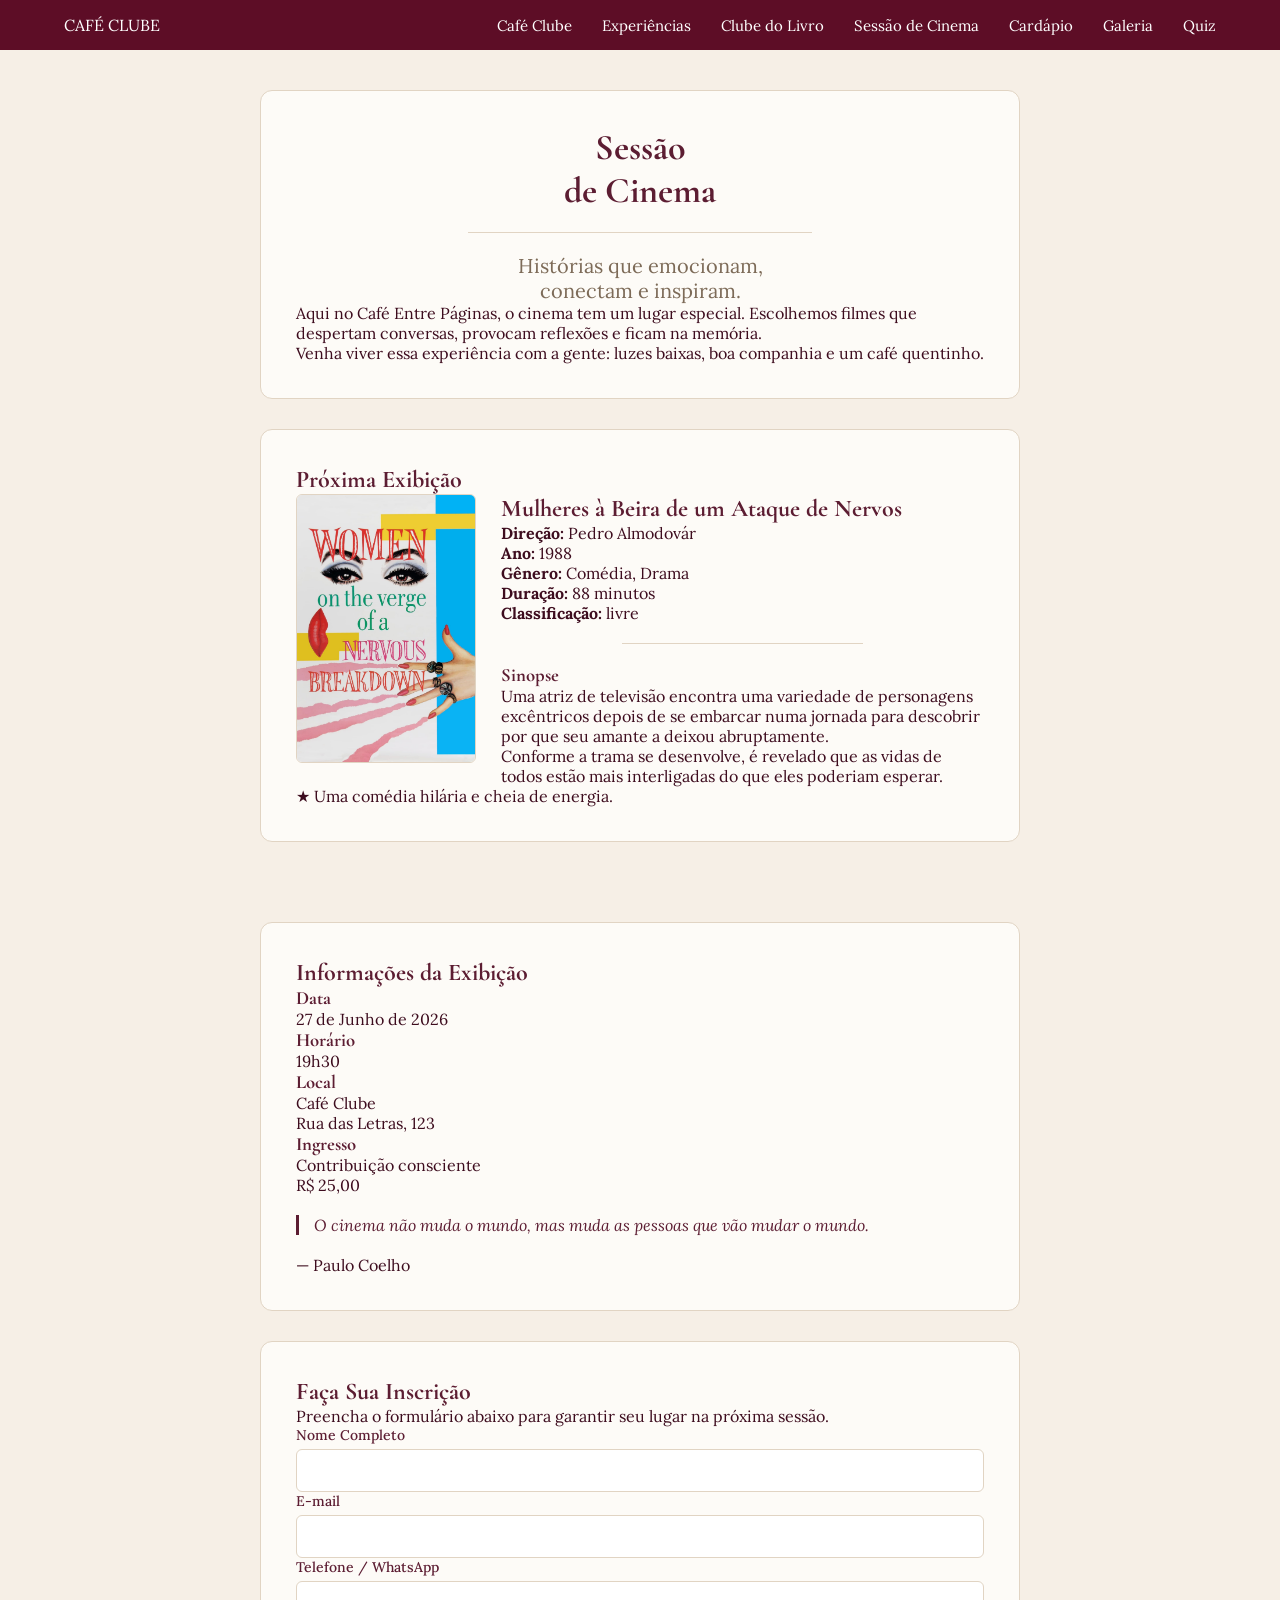
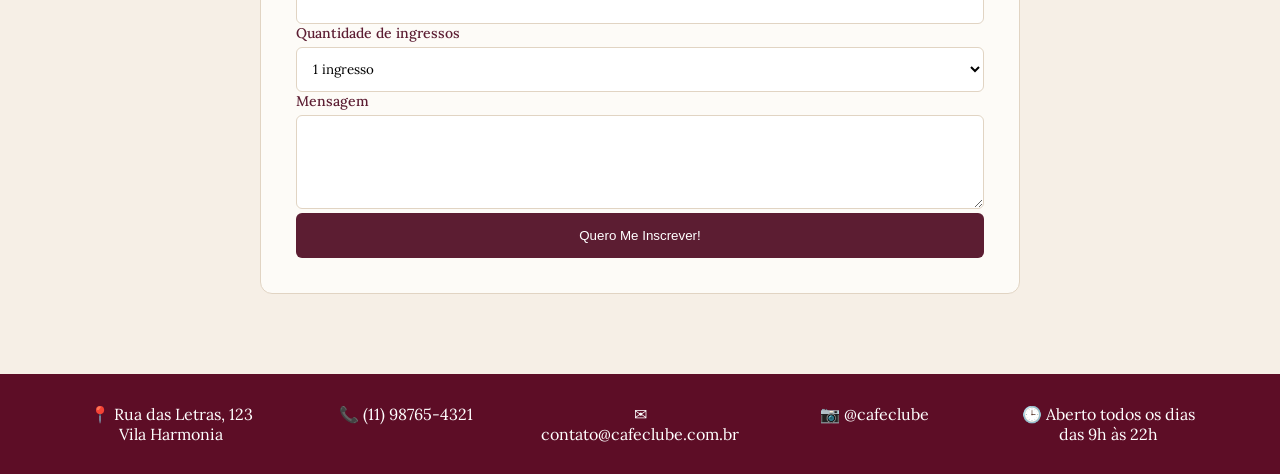
==== landing-page-ICC/sessao-filme.html @ c72f2fc2 "Add files via upload" ====
<!DOCTYPE html>
<html lang="pt-BR">

<head>

    <meta charset="UTF-8">

    <meta name="viewport" content="width=device-width, initial-scale=1.0">

    <title>Sessão de Cinema - Café Clube</title>

    <link rel="stylesheet" href="style.css">

    <link rel="preconnect" href="https://fonts.googleapis.com">

    <link rel="preconnect" href="https://fonts.gstatic.com" crossorigin>

    <link
        href="https://fonts.googleapis.com/css2?family=Cormorant+Garamond:wght@400;600;700&family=Lora:wght@400;500&display=swap"
        rel="stylesheet">

</head>

<body>

    <!-- ========================================= -->
    <!-- CABEÇALHO                                 -->
    <!-- ========================================= -->

    <header>

        <div class="container">

            <!-- Logo -->

            <div class="logo">

                CAFÉ CLUBE
            </div>

            <!-- Menu -->

            <nav>

                <ul class="menu">

                    <li><a href="index.html">Café Clube</a></li>
                    <li><a href="catalogo.html">Experiências</a></li>
                    <li><a href="clube-livro.html">Clube do Livro</a></li>

                    <li><a href="sessao-filme.html">Sessão de Cinema</a></li>

                    <li><a href="cardapio.html">Cardápio</a></li>

                    <li><a href="galeria.html">Galeria</a></li>

                    <li><a href="quiz.html">Quiz</a></li>

                </ul>

            </nav>
        </div>

    </header>

    <main>

        <!-- ========================================= -->
        <!-- ÁREA PRINCIPAL                            -->
        <!-- ========================================= -->

        <section class="hero">

            <div class="container hero-container">

                <!-- ================================= -->
                <!-- CARD ESQUERDO                     -->
                <!-- ================================= -->

                <div class="cinema-card">

                    <!-- Topo -->

                    <div class="cinema-top">

                        <div class="titulo-cinema">

                            <h1>
                                Sessão
                                <br>
                                de Cinema
                            </h1>

                            <div class="linha"></div>

                            <h2>
                                Histórias que emocionam,
                                <br>
                                conectam e inspiram.
                            </h2>

                        </div>

                    </div>

                    <!-- Texto -->

                    <div class="descricao-cinema">
                        <p>
                            Aqui no Café Entre Páginas,
                            o cinema tem um lugar especial.
                            Escolhemos filmes que despertam
                            conversas, provocam reflexões
                            e ficam na memória.
                        </p>
                        <p>
                            Venha viver essa experiência com a gente:
                            luzes baixas, boa companhia e um café quentinho.
                        </p>

                    </div>

                </div>



                <!-- ================================= -->
                <!-- PRÓXIMA EXIBIÇÃO                  -->
                <!-- ================================= -->

                <div class="filme-card">

                    <div class="faixa-titulo">

                        <h2>Próxima Exibição</h2>

                    </div>

                    <div class="filme-conteudo">

                        <!-- Poster -->

                        <div class="poster">

                            <img src="imgens\ofilme.jpg" alt="Amélie Poulain">

                        </div>

                        <!-- Informações -->

                        <div class="filme-info">

                            <h2>
                                Mulheres à Beira de um Ataque de Nervos
                            </h2>

                            <p><strong>Direção:</strong> Pedro Almodovár</p>

                            <p><strong>Ano:</strong> 1988 </p>

                            <p><strong>Gênero:</strong> Comédia, Drama </p>

                            <p><strong>Duração:</strong> 88 minutos</p>

                            <p><strong>Classificação:</strong> livre </p>

                            <div class="linha"></div>

                            <h3>Sinopse</h3>

                            <p>
                                Uma atriz de televisão encontra uma variedade de personagens excêntricos depois de se
                                embarcar numa jornada para
                                descobrir por que seu amante a deixou abruptamente.
                            </p>

                            <p>
                                Conforme a trama se desenvolve, é revelado que as vidas de todos estão mais interligadas
                                do
                                que eles poderiam esperar.
                            </p>

                        </div>

                    </div>

                    <!-- Destaque -->

                    <div class="frase-filme">

                        ★ Uma comédia hilária e cheia de energia.

                    </div>

                </div>

            </div>

        </section>



        <!-- ========================================= -->
        <!-- INFORMAÇÕES E FORMULÁRIO                   -->
        <!-- ========================================= -->

        <section class="informacoes">

            <div class="container informacoes-container">

                <!-- Informações -->

                <div class="info-card">

                    <div class="faixa-azul">

                        <h2>Informações da Exibição</h2>

                    </div>

                    <div class="info-conteudo">

                        <!-- Dados -->

                        <div class="dados">

                            <div class="item-info">

                                <h3>Data</h3>

                                <p>27 de Junho de 2026</p>

                            </div>

                            <div class="item-info">

                                <h3>Horário</h3>

                                <p>19h30</p>

                            </div>

                            <div class="item-info">

                                <h3>Local</h3>

                                <p>
                                    Café Clube
                                    <br>
                                    Rua das Letras, 123
                                </p>

                            </div>

                            <div class="item-info">

                                <h3>Ingresso</h3>

                                <p>
                                    Contribuição consciente
                                    <br>
                                    R$ 25,00
                                </p>

                            </div>

                        </div>

                        <!-- Citação -->

                        <div class="citacao">

                            <blockquote>

                                O cinema não muda o mundo,
                                mas muda as pessoas que vão
                                mudar o mundo.

                            </blockquote>

                            <p>— Paulo Coelho</p>

                        </div>

                    </div>

                </div>



                <!-- Formulário -->
                <div class="formulario-card">

                    <div class="faixa-laranja">
                        <h2>Faça Sua Inscrição</h2>
                    </div>

                    <p class="texto-formulario">
                        Preencha o formulário abaixo para garantir seu lugar na próxima sessão.
                    </p>

                    <form>

                        <div class="linha-formulario">

                            <div>
                                <label for="nome">Nome Completo</label>
                                <input type="text" id="nome" required>
                            </div>

                            <div>
                                <label for="email">E-mail</label>
                                <input type="email" id="email" required>
                            </div>

                        </div>

                        <div class="linha-formulario">

                            <div>
                                <label for="telefone">Telefone / WhatsApp</label>
                                <input type="tel" id="telefone">
                            </div>

                            <div>
                                <label for="ingressos">Quantidade de ingressos</label>
                                <select id="ingressos">
                                    <option value="1">1 ingresso</option>
                                    <option value="2">2 ingressos</option>
                                    <option value="3">3 ingressos</option>
                                </select>
                            </div>

                        </div>

                        <div>
                            <label for="mensagem">Mensagem</label>
                            <textarea id="mensagem" rows="4"></textarea>
                        </div>

                        <button type="submit">
                            Quero Me Inscrever!
                        </button>

                    </form>

                </div>

            </div>
        </section>
    </main>
    <!-- ========================================= -->
    <!-- RODAPÉ                                    -->
    <!-- ========================================= -->

    <footer>

        <div class="container footer-container">

            <div class="footer-item">

                <p>

                    📍 Rua das Letras, 123
                    <br>
                    Vila Harmonia

                </p>

            </div>

            <div class="footer-item">

                <p>

                    📞 (11) 98765-4321

                </p>

            </div>

            <div class="footer-item">

                <p>

                    ✉ contato@cafeclube.com.br

                </p>

            </div>

            <div class="footer-item">

                <p>

                    📷 @cafeclube

                </p>

            </div>

            <div class="footer-item">

                <p>

                    🕒 Aberto todos os dias
                    <br>
                    das 9h às 22h

                </p>

            </div>

        </div>

    </footer>

    <script src="script.js"></script>

</body>

</html>
---- landing-page-ICC/style.css ----
/* ========================================= */
/* RESET / BASE                              */
/* ========================================= */

* {
    margin: 0;
    padding: 0;
    box-sizing: border-box;
}

body {
    background-color: #f6efe6;
    font-family: 'Lora', serif;
    color: #3d0c1e;
}

/* ========================================= */
/* CONTAINER (PADRÃO GERAL)                  */
/* ========================================= */

.container {
    width: 90%;
    max-width: 1400px;
    margin: auto;
}

/* ========================================= */
/* CABEÇALHO                                 */
/* ========================================= */

header {
    background: #5d0d26;
    padding: 15px 0;
}

header .container {
    display: flex;
    justify-content: space-between;
    align-items: center;
}

.logo {
    color: white;
}

nav ul {
    display: flex;
    list-style: none;
    gap: 30px;
}

nav a {
    text-decoration: none;
    color: white;
    font-size: 15px;
}

nav a:hover {
    color: #f1d9b1;
}

/* ========================================= */
/* CATÁLOGO                                  */
/* ========================================= */

.catalogo-banner,
.catalogo-intro {
    background: white;
    border: 2px solid #d8c5a5;
    border-radius: 20px;
    padding: 40px;
    margin: 30px auto;
    text-align: center;
}

.catalogo-banner h1,
.catalogo-intro h2 {
    font-family: 'Cormorant Garamond', serif;
    color: #5d0d26;
    font-size: 42px;
    margin-bottom: 15px;
}

.catalogo-banner p,
.catalogo-intro p {
    line-height: 1.8;
}

.experiencias {
    padding: 30px 0;
}

.titulo-experiencias {
    text-align: center;
    margin-bottom: 40px;
}

.titulo-experiencias h2 {
    font-family: 'Cormorant Garamond', serif;
    color: #5d0d26;
    font-size: 38px;
}

.cards {
    display: grid;
    grid-template-columns: repeat(auto-fit, minmax(250px, 1fr));
    gap: 25px;
}

.card {
    background: white;
    border: 2px solid #d8c5a5;
    border-radius: 20px;
    padding: 25px;
    text-align: center;
}

.card img {
    width: 60px;
    height: 60px;
    object-fit: contain;
    margin-bottom: 15px;
}

.card h3 {
    color: #5d0d26;
    margin-bottom: 10px;
    font-family: 'Cormorant Garamond', serif;
}

.card p {
    margin-bottom: 20px;
    line-height: 1.6;
}

.card button {
    background: #5d0d26;
    color: white;
    border: none;
    padding: 10px 20px;
    border-radius: 8px;
    cursor: pointer;
}

.card button:hover {
    background: #7a1435;
}

/* ========================================= */
/* SESSÃO FILME / QUIZ                       */
/* ========================================= */

.hero-container,
.informacoes-container {
    display: flex;
    flex-direction: column;
    align-items: center;
    gap: 30px;
    width: 100%;
    max-width: 800px;
    margin: 0 auto;
    padding: 40px 20px;
}

.cinema-card,
.filme-card,
.info-card,
.formulario-card {
    background-color: #fdfbf7;
    border: 1px solid #e1d4c3;
    border-radius: 12px;
    padding: 35px;
    width: 100%;
}

h1, h2, h3 {
    font-family: 'Cormorant Garamond', serif;
    color: #5c1d32;
    margin-top: 0;
}

.titulo-cinema h1 {
    font-size: 36px;
    text-align: center;
}

.titulo-cinema h2 {
    font-size: 20px;
    text-align: center;
    font-family: 'Lora', serif;
    font-weight: 400;
    color: #7d6b58;
}

.linha {
    height: 1px;
    background-color: #e1d4c3;
    margin: 20px auto;
    width: 50%;
}

.filme-conteudo {
    display: flex;
    gap: 25px;
    align-items: flex-start;
}

.poster img {
    max-width: 180px;
    border-radius: 6px;
    border: 1px solid #e1d4c3;
}

.filme-info h2 {
    font-size: 24px;
    text-align: left;
}

.beneficios {
    display: grid;
    grid-template-columns: repeat(2, 1fr);
    gap: 15px;
    margin-top: 25px;
}

.beneficio {
    display: flex;
    align-items: center;
    gap: 10px;
    background: #f6efe6;
    padding: 12px;
    border-radius: 8px;
}

.beneficio img {
    width: 24px;
    height: 24px;
}

.citacao blockquote {
    font-style: italic;
    color: #5c1d32;
    border-left: 3px solid #5c1d32;
    padding-left: 15px;
    margin: 20px 0;
}

/* FORMULÁRIO */

label {
    display: block;
    font-size: 14px;
    margin-bottom: 5px;
    color: #5c1d32;
    font-weight: 500;
}

input,
select,
textarea {
    width: 100%;
    padding: 12px;
    border: 1px solid #e1d4c3;
    border-radius: 6px;
    background: white;
    font-family: 'Lora', serif;
}

button[type="submit"] {
    width: 100%;
    background: #5c1d32;
    color: white;
    border: none;
    padding: 15px;
    border-radius: 6px;
    cursor: pointer;
}

button[type="submit"]:hover {
    background: #3d0c1e;
}

/* ========================================= */
/* RODAPÉ                                    */
/* ========================================= */

footer {
    background: #5d0d26;
    color: white;
    padding: 30px 0;
    margin-top: 40px;
}

.footer-container {
    display: flex;
    justify-content: space-between;
    flex-wrap: wrap;
    gap: 20px;
}

.footer-item {
    flex: 1;
    min-width: 180px;
    text-align: center;
}

/* ========================================= */
/* RESPONSIVO                                */
/* ========================================= */

@media (max-width: 768px) {

    header .container {
        flex-direction: column;
        gap: 15px;
    }

    nav ul {
        flex-wrap: wrap;
        justify-content: center;
    }

    .footer-container {
        flex-direction: column;
    }
}
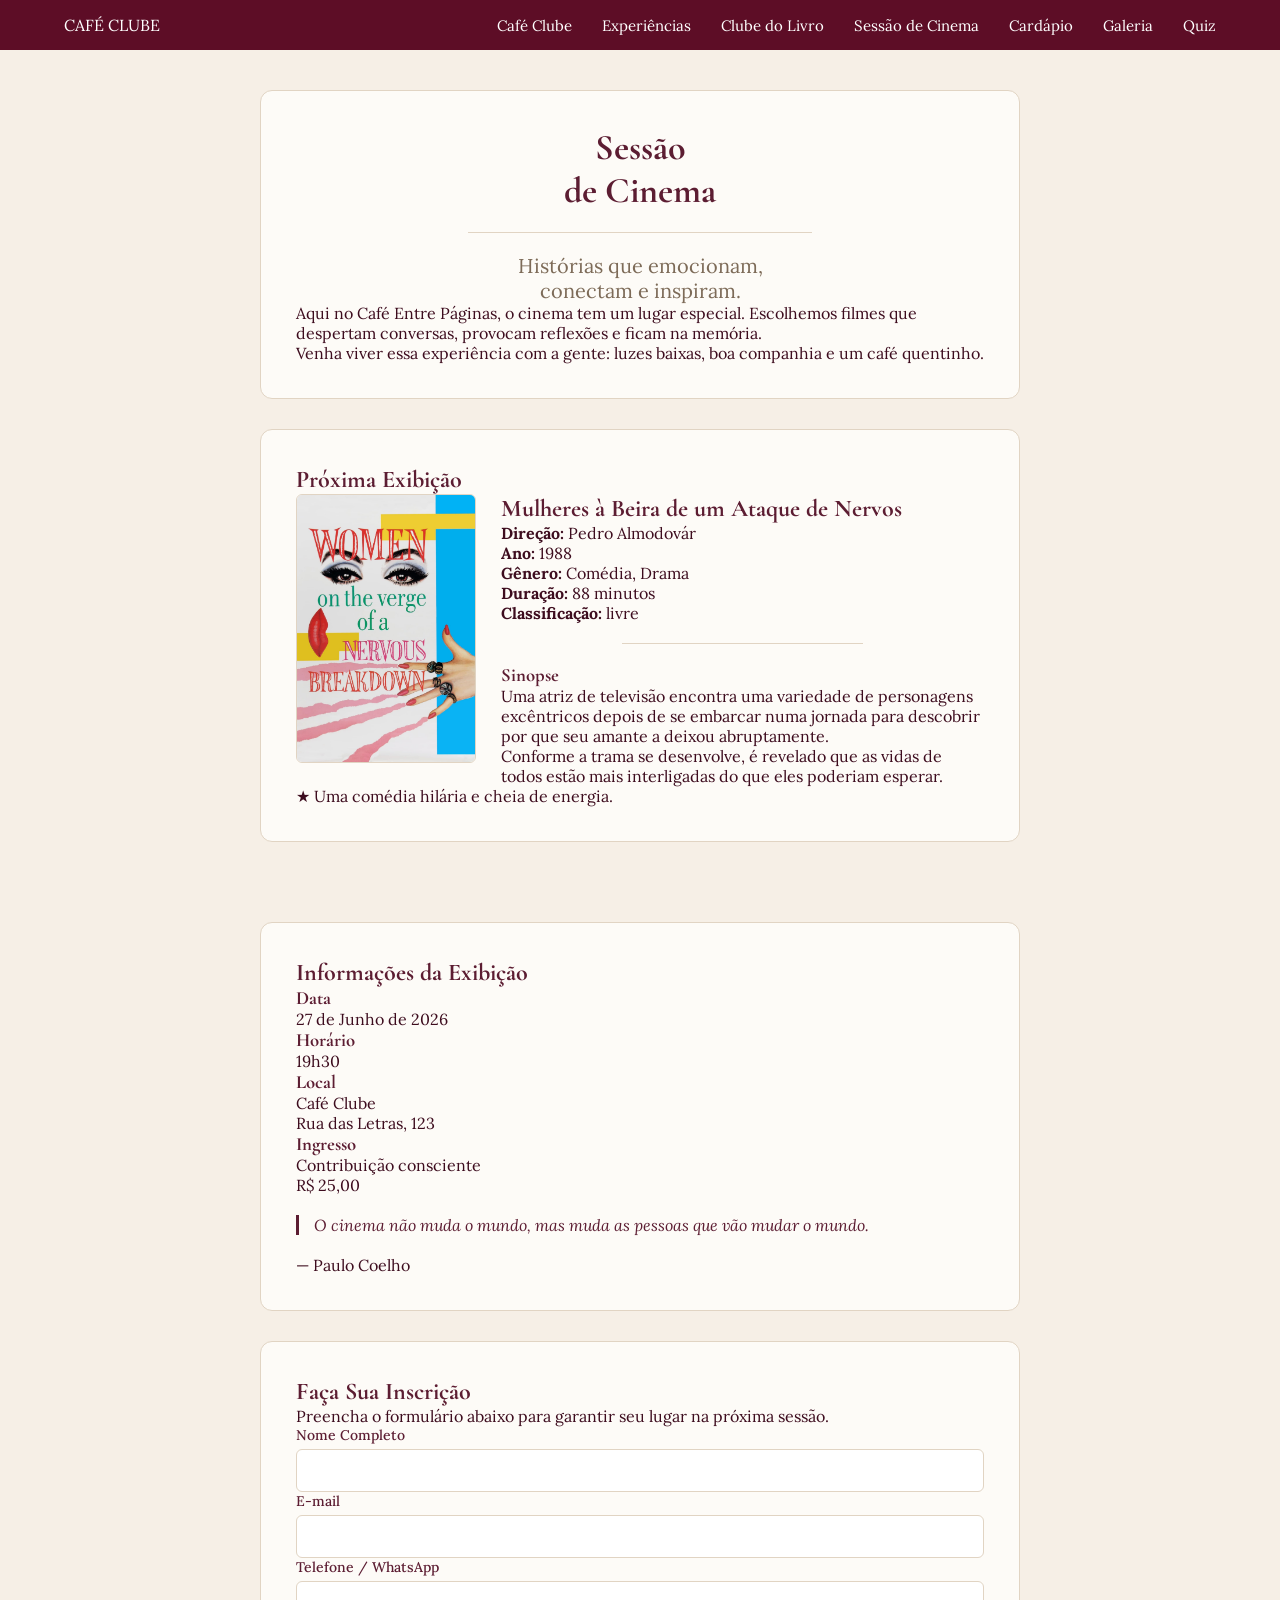
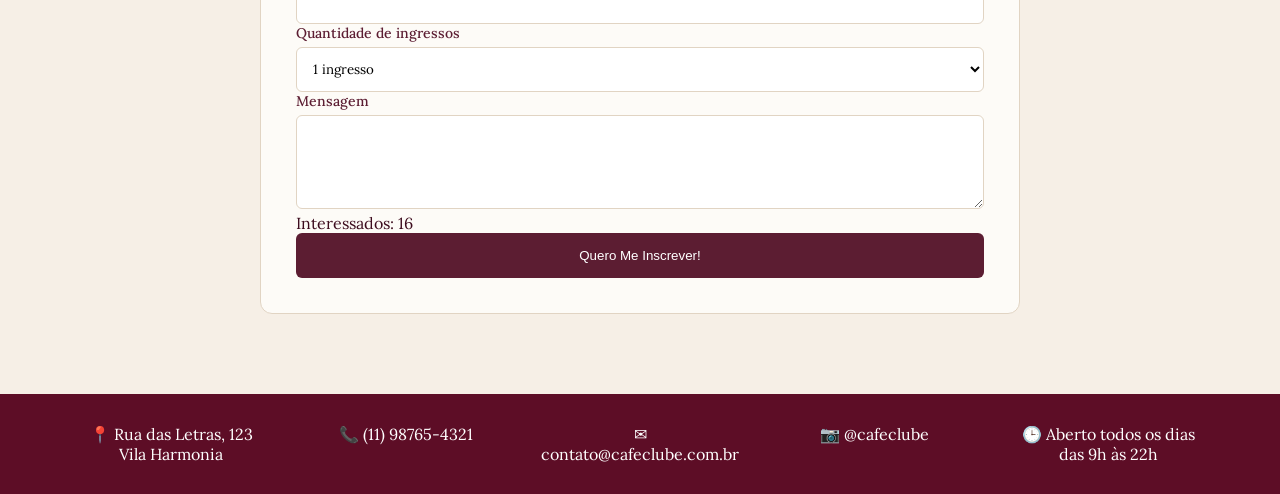
==== commit b179ef78: "Add participant counter to registration form Added a counter for interested participants in the regi" ====
--- a/landing-page-ICC/sessao-filme.html
+++ b/landing-page-ICC/sessao-filme.html
@@ -338,6 +338,10 @@
                             <textarea id="mensagem" rows="4"></textarea>
                         </div>
 
+                        <p class="contador-inscritos">
+                            Interessados: <span id="contador">16</span>
+                        </p>
+
                         <button type="submit">
                             Quero Me Inscrever!
                         </button>
@@ -419,4 +423,4 @@
 
 </body>
 
-</html>+</html>
